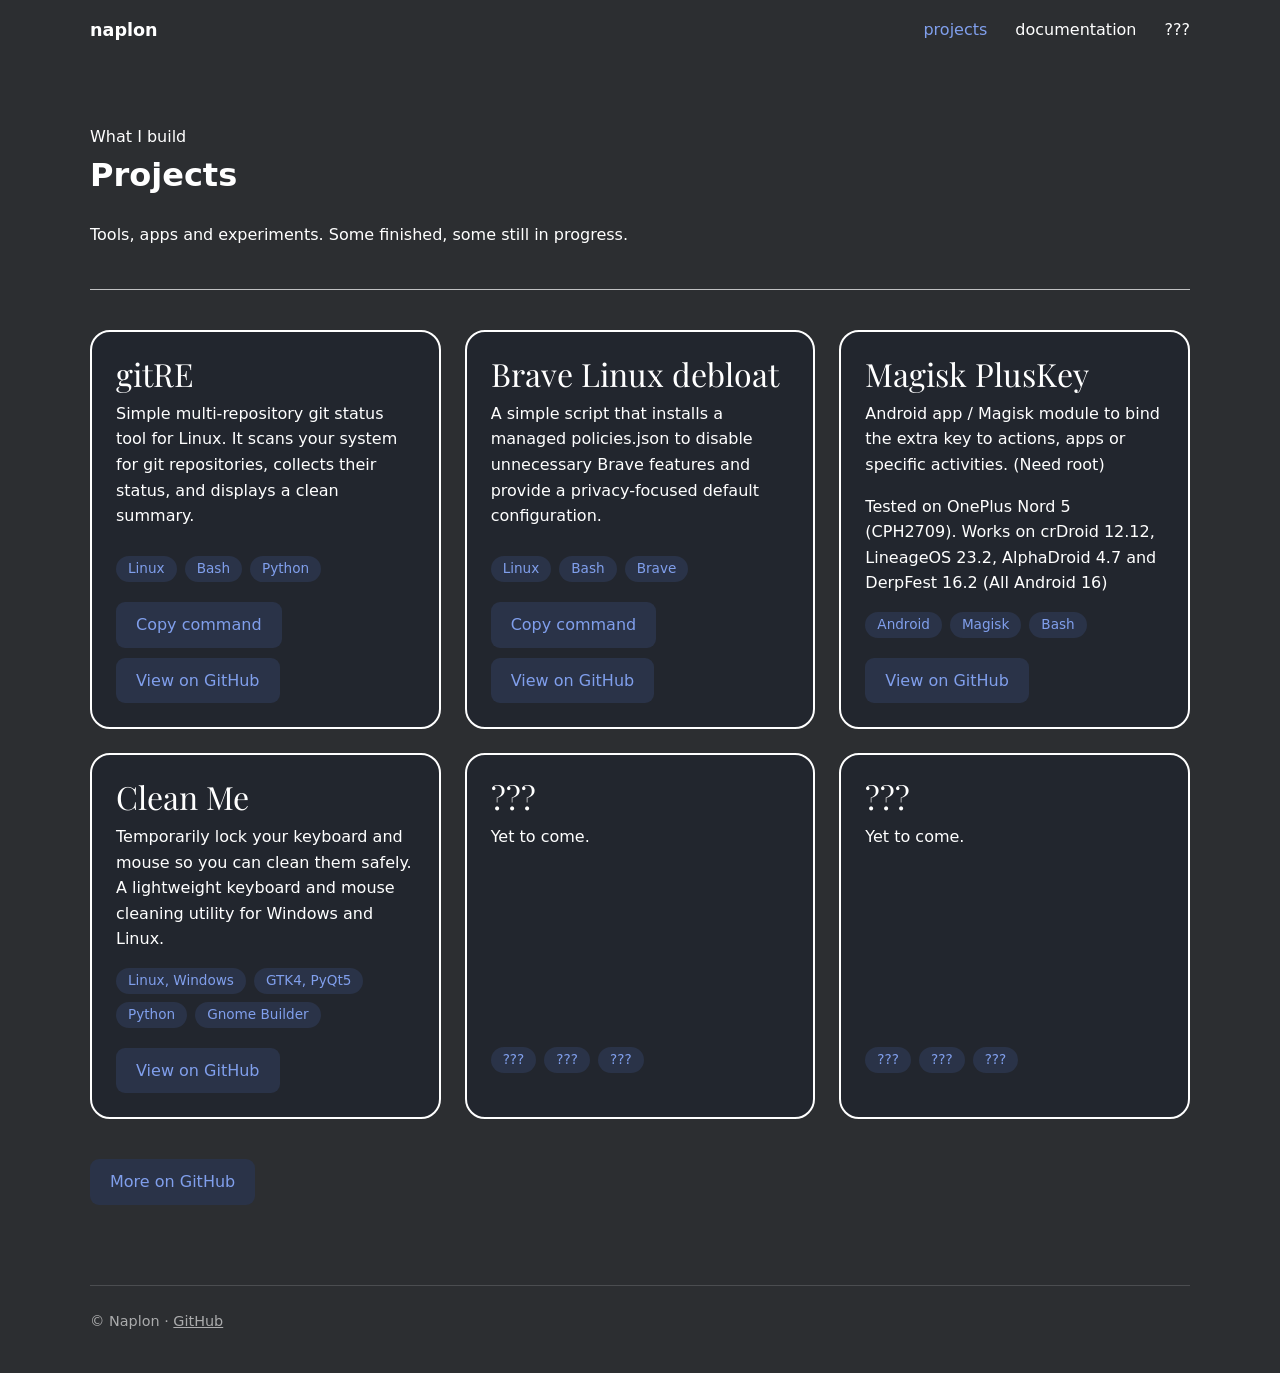
==== projects.html @ 6e2a9c15 "website" ====
<!doctype html>
<html lang="en">

<head>
  <meta charset="UTF-8">
  <meta name="viewport" content="width=device-width, initial-scale=1">
  <meta name="theme-color" content="#2c2e31">
  <meta name="description" content="Projects by Naplon.">

  <title>/home/naplon/projects</title>

  <link rel="stylesheet" href="style.css">
  <script src="main.js" defer></script>
</head>

<body>
  <div class="container">
    <nav>
      <a class="nav-brand" href="index.html" aria-label="Naplon home"><strong>naplon</strong></a>

      <button class="nav-toggle" type="button" aria-label="Toggle menu" aria-expanded="false" aria-controls="nav-links">
        <span></span><span></span><span></span>
      </button>

      <div class="nav-links" id="nav-links">
        <a href="projects.html" aria-current="page">projects</a>
        <a target="_blank" rel="noopener" href="https://docs.naplon.xyz/linux/">documentation</a>
        <a target="_blank" rel="noopener" href="https://unix.naplon.xyz">???</a>
      </div>
    </nav>

    <main>
      <div class="intro">
        <p class="label">What I build</p>
        <h1>Projects</h1>
        <p>Tools, apps and experiments. Some finished, some still in progress.</p>
      </div>

      <section id="projects">
        <div class="project-grid">


          <article class="card project-card">
            <h2>gitRE</h2>
            <p>
              Simple multi-repository git status tool for Linux.
              It scans your system for git repositories, collects their status, and displays a clean summary.
            </p>
            <ul class="tags">
              <li>Linux</li>
              <li>Bash</li>
              <li>Python</li>
            </ul>
            <div class="card-actions">
              <button class="button copy-btn" type="button"
                data-copy="curl -fsSL https://raw.githubusercontent.com/naplon74/git_RE/main/install.sh | bash">Copy command</button>
              <a class="button" href="https://github.com/naplon74/gitRE">View on GitHub</a>
            </div>
          </article>

          <article class="card project-card">
            <h2>Brave Linux debloat</h2>
            <p>
              A simple script that installs a managed policies.json to disable unnecessary Brave features and provide a privacy-focused default configuration.
            </p>
            <ul class="tags">
              <li>Linux</li>
              <li>Bash</li>
              <li>Brave</li>
            </ul>
            <div class="card-actions">
              <button class="button copy-btn" type="button"
              data-copy="A simple script that installs a managed policies.json to disable unnecessary Brave features and provide a privacy-focused default configuration.">Copy command</button>
              <a class="button" target="_blank" rel="noopener" href="https://github.com/naplon74/brave-linux-debloat">View on GitHub</a>
            </div>
          </article>

          <article class="card project-card">
            <h2>Magisk PlusKey</h2>
            <p>
              Android app / Magisk module to bind the extra key to actions, apps or
              specific activities. (Need root)
            </p>
            <p>Tested on OnePlus Nord 5 (CPH2709). Works on crDroid 12.12, LineageOS 23.2, AlphaDroid 4.7 and DerpFest 16.2 (All Android 16)</p>
            <ul class="tags">
              <li>Android</li>
              <li>Magisk</li>
              <li>Bash</li>
            </ul>
            <a class="button" target="_blank" rel="noopener" href="https://github.com/naplon74/magisk-pluskey">View on
              GitHub</a>
          </article>

          <article class="card project-card">
            <h2>Clean Me</h2>
            <p>
              Temporarily lock your keyboard and mouse so you can clean them safely.
              A lightweight keyboard and mouse cleaning utility for Windows and Linux.
            </p>
            <ul class="tags">
              <li>Linux, Windows</li>
              <li>GTK4, PyQt5</li>
              <li>Python</li>
              <li>Gnome Builder</li>
            </ul>
            <a class="button" target="_blank" rel="noopener" href="https://github.com/naplon74/CleanMe">View on GitHub</a>
          </article>

          <article class="card project-card">
            <h2>???</h2>
            <p>Yet to come.</p>
            <ul class="tags">
              <li>???</li>
              <li>???</li>
              <li>???</li>
            </ul>
          </article>

          <article class="card project-card">
            <h2>???</h2>
            <p>Yet to come.</p>
            <ul class="tags">
              <li>???</li>
              <li>???</li>
              <li>???</li>
            </ul>
          </article>

        </div>

        <p class="more">
          <a class="button" target="_blank" rel="noopener" href="https://github.com/naplon74">More on GitHub</a>
        </p>
      </section>
    </main>

    <footer>
      <p>
        &copy; <span id="year"></span> Naplon &middot;
        <a target="_blank" rel="noopener" href="https://github.com/naplon74">GitHub</a>
      </p>
    </footer>
  </div>
</body>

</html>
---- style.css ----
@import url('https://fonts.googleapis.com/css2?family=Playfair+Display:ital,wght@0,400..900;1,400..900&display=swap');

:root {
  color-scheme: dark;

  font-family: Inter, system-ui, sans-serif;

  --bg: #2c2e31;
  --card-bg: #131a2b61;
  --muted: rgba(255, 255, 255, 0.6);
  --line: rgba(255, 255, 255, 0.7);
  --soft-line: rgba(255, 255, 255, 0.15);
  --accent: #809fec;
  --accent-bg: #2a3348;
}

* {
  box-sizing: border-box;
}

body {
  margin: 0;
  background: var(--bg);
  line-height: 1.6;
}

a {
  color: white;
  text-decoration: none;
}

a:focus-visible,
button:focus-visible {
  outline: 2px solid var(--accent);
  outline-offset: 3px;
  border-radius: 4px;
}

.container {
  width: min(1100px, calc(100% - 32px));
  margin-inline: auto;
}

main {
  padding-block: 64px;
}

/* ---------- Navigation ---------- */

nav {
  display: flex;
  flex-wrap: wrap;
  align-items: center;
  justify-content: space-between;
  gap: 16px;
  padding-block: 16px;
}

.nav-brand {
  font-size: 1.1rem;
}

.nav-links {
  display: flex;
  align-items: center;
  gap: 28px;
}

.nav-links a {
  transition: color 200ms;
}

.nav-links a:hover,
.nav-links a[aria-current="page"] {
  color: var(--accent);
}

/* Burger button: hidden on desktop */
.nav-toggle {
  display: none;
  flex-direction: column;
  justify-content: center;
  align-items: center;
  gap: 5px;
  width: 44px;
  height: 44px;
  padding: 0;
  border: 0;
  background: transparent;
  cursor: pointer;
}

.nav-toggle span {
  display: block;
  width: 24px;
  height: 2px;
  border-radius: 2px;
  background: white;
  transition: transform 250ms, opacity 200ms;
}

.nav-toggle[aria-expanded="true"] span:nth-child(1) {
  transform: translateY(7px) rotate(45deg);
}

.nav-toggle[aria-expanded="true"] span:nth-child(2) {
  opacity: 0;
}

.nav-toggle[aria-expanded="true"] span:nth-child(3) {
  transform: translateY(-7px) rotate(-45deg);
}

/* ---------- Intro / text ---------- */

.label {
  margin: 0;
}

.label + h1,
.label + h2 {
  margin-top: 0;
}

.intro {
  border-bottom: 1px solid var(--line);
  border-top-left-radius: 8px;
  border-top-right-radius: 8px;
  padding-bottom: 25px;
}

.myself section {
  margin-top: 48px;
}

.myself a:not(.button) {
  text-decoration: underline;
  transition: all 300ms;
}

.myself a:not(.button):hover,
.myself a:not(.button):focus-visible {
  text-decoration: underline 1px rgba(255, 255, 255, 0);
  color: red;
}

.button {
  display: inline-flex;
  align-items: center;
  justify-content: center;
  min-height: 40px;
  padding: 10px 20px;
  border: 0;
  border-radius: 9px;
  background: var(--accent-bg);
  color: var(--accent);
  font: inherit;
  cursor: pointer;
  transition: color 200ms;
}

.button:hover {
  color: white;
}

/* ---------- Cards ---------- */

.card {
  padding: 24px;
  border: 2px solid white;
  border-radius: 20px;
  background-color: var(--card-bg);
}

.card-actions {
  display: flex;
  flex-wrap: wrap;
  gap: 10px;
}



/* Skills / Tools */

.card-gallery {
  display: grid;
  grid-template-columns: repeat(auto-fit, minmax(min(100%, 320px), 1fr));
  gap: 30px;
  margin-top: 24px;
}

.card-body {
  display: flex;
  flex-direction: column;
  height: 100%;
  min-height: 420px;
}

.card-list {
  margin: 0;
  padding: 0;
  list-style: none;
  font-size: clamp(1.25rem, 5vw, 1.9rem);
}

.card-list li {
  margin-block: 0.4em;
}

.card-list i {
  display: inline-block;
  width: 1.3em;
  text-align: center;
}

.card-title {
  margin: auto 0 0;
  padding-top: 24px;
  align-self: flex-end;
  color: var(--muted);
  font-family: "Playfair Display", serif;
  font-size: clamp(2.75rem, 10vw, 3.75rem);
  font-weight: 400;
  line-height: 1;
}

/* Projects */

.project-grid {
  display: grid;
  grid-template-columns: repeat(auto-fit, minmax(min(100%, 300px), 1fr));
  gap: 24px;
  margin-top: 40px;
}

.project-card {
  display: flex;
  flex-direction: column;
}

.project-card h2 {
  margin: 0 0 8px;
  font-family: "Playfair Display", serif;
  font-size: 2rem;
  font-weight: 400;
  line-height: 1.15;
}

.project-card p {
  flex: 1;
  margin: 0 0 16px;
}

.tags {
  display: flex;
  flex-wrap: wrap;
  gap: 8px;
  margin: 0 0 20px;
  padding: 0;
  list-style: none;
}

.tags li {
  padding: 2px 12px;
  border-radius: 999px;
  background: var(--accent-bg);
  color: var(--accent);
  font-size: 0.85rem;
}

.project-card .button {
  align-self: flex-start;
}

.more {
  margin-top: 40px;
}

/* ---------- Footer ---------- */

footer {
  padding-block: 24px 40px;
  border-top: 1px solid var(--soft-line);
  color: var(--muted);
  font-size: 0.9rem;
}

footer p {
  margin: 0;
}

footer a {
  color: inherit;
  text-decoration: underline;
}

footer a:hover {
  color: white;
}

/* ---------- Mobile ---------- */

@media (max-width: 700px) {
  .nav-toggle {
    display: inline-flex;
  }

  .nav-links {
    display: none;
    flex-direction: column;
    align-items: stretch;
    gap: 0;
    flex-basis: 100%;
    border-top: 1px solid var(--soft-line);
  }

  .nav-links.open {
    display: flex;
  }

  .nav-links a {
    padding: 14px 4px;
    border-bottom: 1px solid var(--soft-line);
  }
}

@media (max-width: 600px) {
  main {
    padding-block: 32px;
  }

  .card {
    padding: 20px;
  }

  .card-body {
    min-height: 0;
  }

  .card-gallery {
    gap: 20px;
  }

  .myself section {
    margin-top: 36px;
  }
}
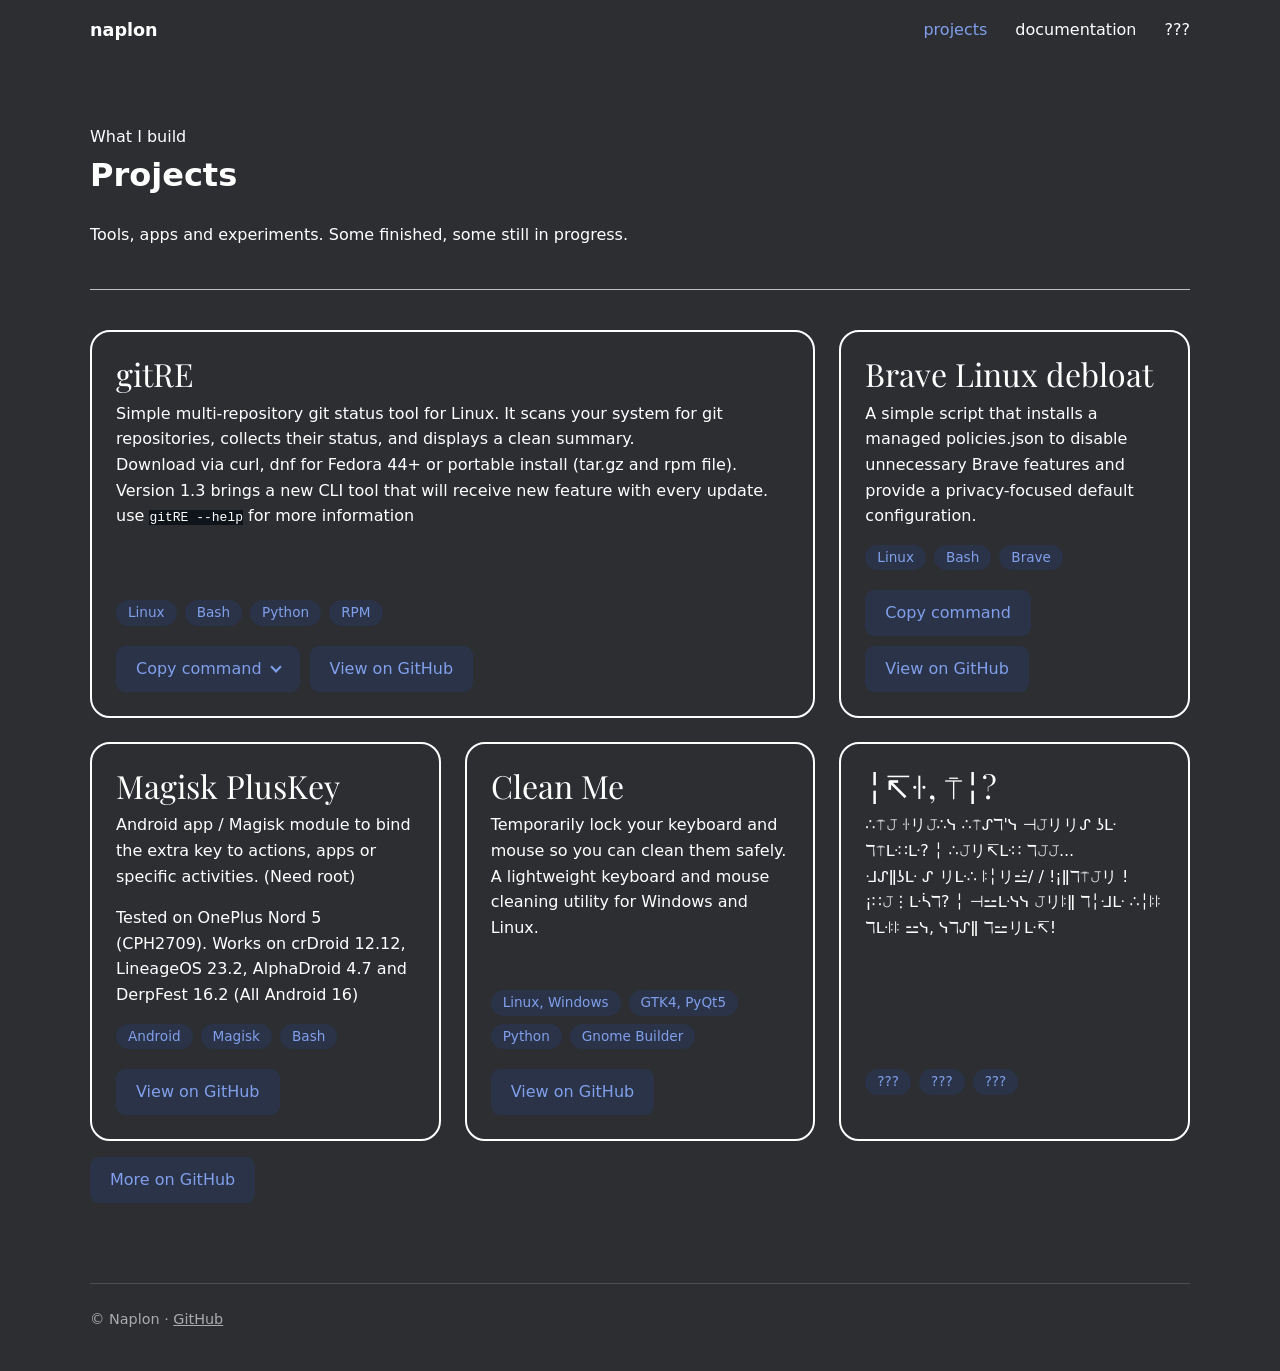
==== commit f4a8fa52: "update" ====
--- a/projects.html
+++ b/projects.html
@@ -40,20 +40,37 @@
         <div class="project-grid">
 
 
-          <article class="card project-card">
+          <article class="card project-card project-card-wide">
             <h2>gitRE</h2>
             <p>
               Simple multi-repository git status tool for Linux.
-              It scans your system for git repositories, collects their status, and displays a clean summary.
+              It scans your system for git repositories, collects their status, and displays a clean summary. <br>
+              Download via curl, dnf for Fedora 44+ or portable install (tar.gz and rpm file). <br> 
+              Version 1.3 brings a new CLI tool that will receive new feature with every update. use <code>gitRE --help</code> for more information
             </p>
             <ul class="tags">
               <li>Linux</li>
               <li>Bash</li>
               <li>Python</li>
+              <li>RPM</li>
             </ul>
             <div class="card-actions">
-              <button class="button copy-btn" type="button"
-                data-copy="curl -fsSL https://raw.githubusercontent.com/naplon74/git_RE/main/install.sh | bash">Copy command</button>
+              <div class="copy-menu">
+                <button class="button menu-trigger" type="button" aria-haspopup="menu"
+                  aria-expanded="false" aria-controls="gitre-menu">Copy command</button>
+                <div class="menu" id="gitre-menu" role="menu" aria-label="Install method">
+                  <button class="menu-item" type="button" role="menuitem"
+                    data-copy="curl -fsSL https://raw.githubusercontent.com/naplon74/git_RE/main/install.sh | bash">
+                    <span class="menu-label">curl</span>
+                    <span class="menu-cmd">curl -fsSL https://raw.githubusercontent.com/naplon74/git_RE/main/install.sh | bash</span>
+                  </button>
+                  <button class="menu-item" type="button" role="menuitem"
+                    data-copy="sudo dnf copr enable naplon74/gitre &amp;&amp; sudo dnf install gitre">
+                    <span class="menu-label">dnf (Fedora)</span>
+                    <span class="menu-cmd">sudo dnf copr enable naplon74/gitre &amp;&amp; sudo dnf install gitre</span>
+                  </button>
+                </div>
+              </div>
               <a class="button" href="https://github.com/naplon74/gitRE">View on GitHub</a>
             </div>
           </article>
@@ -107,18 +124,11 @@
           </article>
 
           <article class="card project-card">
-            <h2>???</h2>
-            <p>Yet to come.</p>
-            <ul class="tags">
-              <li>???</li>
-              <li>???</li>
-              <li>???</li>
-            </ul>
-          </article>
-
-          <article class="card project-card">
-            <h2>???</h2>
-            <p>Yet to come.</p>
+            <h2>╎↸ꖌ, ⍑╎?</h2>
+            <p>
+              ∴⍑𝙹 ꖌリ𝙹∴ᓭ ∴⍑ᔑℸ'ᓭ ⊣𝙹リリᔑ ʖᒷ ℸ⍑ᒷ∷ᒷ? ╎ ∴𝙹リ↸ᒷ∷ ℸ𝙹𝙹... <br>
+              ᒲᔑǁʖᒷ ᔑ リᒷ∴ ꖎ╎リ⚍̇/ / !¡ǁℸ⍑𝙹リ !¡∷𝙹⋮ᒷᓵℸ? ╎ ⊣⚍ᒷᓭᓭ 𝙹リꖎǁ ℸ╎ᒲᒷ ∴╎ꖎꖎ ℸᒷꖎꖎ ⚍ᓭ, ᓭℸᔑǁ ℸ⚍リᒷ↸!
+            </p>
             <ul class="tags">
               <li>???</li>
               <li>???</li>
--- a/style.css
+++ b/style.css
@@ -6,7 +6,6 @@
   font-family: Inter, system-ui, sans-serif;
 
   --bg: #2c2e31;
-  --card-bg: #131a2b61;
   --muted: rgba(255, 255, 255, 0.6);
   --line: rgba(255, 255, 255, 0.7);
   --soft-line: rgba(255, 255, 255, 0.15);
@@ -45,7 +44,7 @@
   padding-block: 64px;
 }
 
-/* ---------- Navigation ---------- */
+/* Nav */
 
 nav {
   display: flex;
@@ -75,7 +74,8 @@
   color: var(--accent);
 }
 
-/* Burger button: hidden on desktop */
+/* Burger menu */
+
 .nav-toggle {
   display: none;
   flex-direction: column;
@@ -111,7 +111,7 @@
   transform: translateY(-7px) rotate(-45deg);
 }
 
-/* ---------- Intro / text ---------- */
+/* Intro / text  */
 
 .label {
   margin: 0;
@@ -163,13 +163,10 @@
   color: white;
 }
 
-/* ---------- Cards ---------- */
-
 .card {
   padding: 24px;
   border: 2px solid white;
   border-radius: 20px;
-  background-color: var(--card-bg);
 }
 
 .card-actions {
@@ -272,11 +269,107 @@
   align-self: flex-start;
 }
 
-.more {
-  margin-top: 40px;
-}
-
-/* ---------- Footer ---------- */
+.project-card-wide {
+  grid-column: span 2;
+}
+
+/* gitRE */
+
+.copy-menu {
+  position: relative;
+}
+
+.menu-trigger::after {
+  content: "";
+  width: 6px;
+  height: 6px;
+  margin-left: 10px;
+  border-right: 2px solid currentColor;
+  border-bottom: 2px solid currentColor;
+  transform: translateY(-2px) rotate(45deg);
+  transition: transform 200ms;
+}
+
+.menu-trigger[aria-expanded="true"] {
+  color: white;
+}
+
+.menu-trigger[aria-expanded="true"]::after {
+  transform: translateY(2px) rotate(-135deg);
+}
+
+.menu {
+  position: absolute;
+  top: calc(100% + 8px);
+  left: 0;
+  z-index: 10;
+  display: flex;
+  flex-direction: column;
+  gap: 6px;
+  width: min(340px, calc(100vw - 72px));
+  padding: 8px;
+  border: 2px solid white;
+  border-radius: 16px;
+  background: var(--bg);
+  box-shadow: 0 12px 32px rgba(0, 0, 0, 0.45);
+  opacity: 0;
+  visibility: hidden;
+  transform: translateY(-4px);
+  transition: opacity 150ms, transform 150ms, visibility 150ms;
+}
+
+.menu.open {
+  opacity: 1;
+  visibility: visible;
+  transform: none;
+}
+
+.menu-item {
+  display: flex;
+  flex-direction: column;
+  align-items: flex-start;
+  gap: 2px;
+  width: 100%;
+  min-width: 0;
+  padding: 10px 14px;
+  border: 0;
+  border-radius: 9px;
+  background: var(--accent-bg);
+  color: var(--accent);
+  font: inherit;
+  text-align: left;
+  cursor: pointer;
+  transition: color 200ms;
+}
+
+.menu-item:hover,
+.menu-item:focus-visible {
+  color: white;
+}
+
+.menu-item:focus-visible {
+  outline-offset: 2px;
+}
+
+.menu-cmd {
+  max-width: 100%;
+  overflow: hidden;
+  color: var(--muted);
+  font-family: ui-monospace, "SFMono-Regular", Menlo, Consolas, monospace;
+  font-size: 0.8rem;
+  text-overflow: ellipsis;
+  white-space: nowrap;
+}
+
+@media (prefers-reduced-motion: reduce) {
+  .menu,
+  .menu-trigger::after {
+    transition: none;
+  }
+}
+
+/* Footer */
+
 
 footer {
   padding-block: 24px 40px;
@@ -295,10 +388,13 @@
 }
 
 footer a:hover {
+  transition: 0.5s;
   color: white;
 }
 
-/* ---------- Mobile ---------- */
+
+/* Mobile */
+
 
 @media (max-width: 700px) {
   .nav-toggle {
@@ -324,6 +420,12 @@
   }
 }
 
+@media (max-width: 660px) {
+  .project-card-wide {
+    grid-column: auto;
+  }
+}
+
 @media (max-width: 600px) {
   main {
     padding-block: 32px;
@@ -345,3 +447,7 @@
     margin-top: 36px;
   }
 }
+
+code {
+  background-color: #0f141a;
+}
